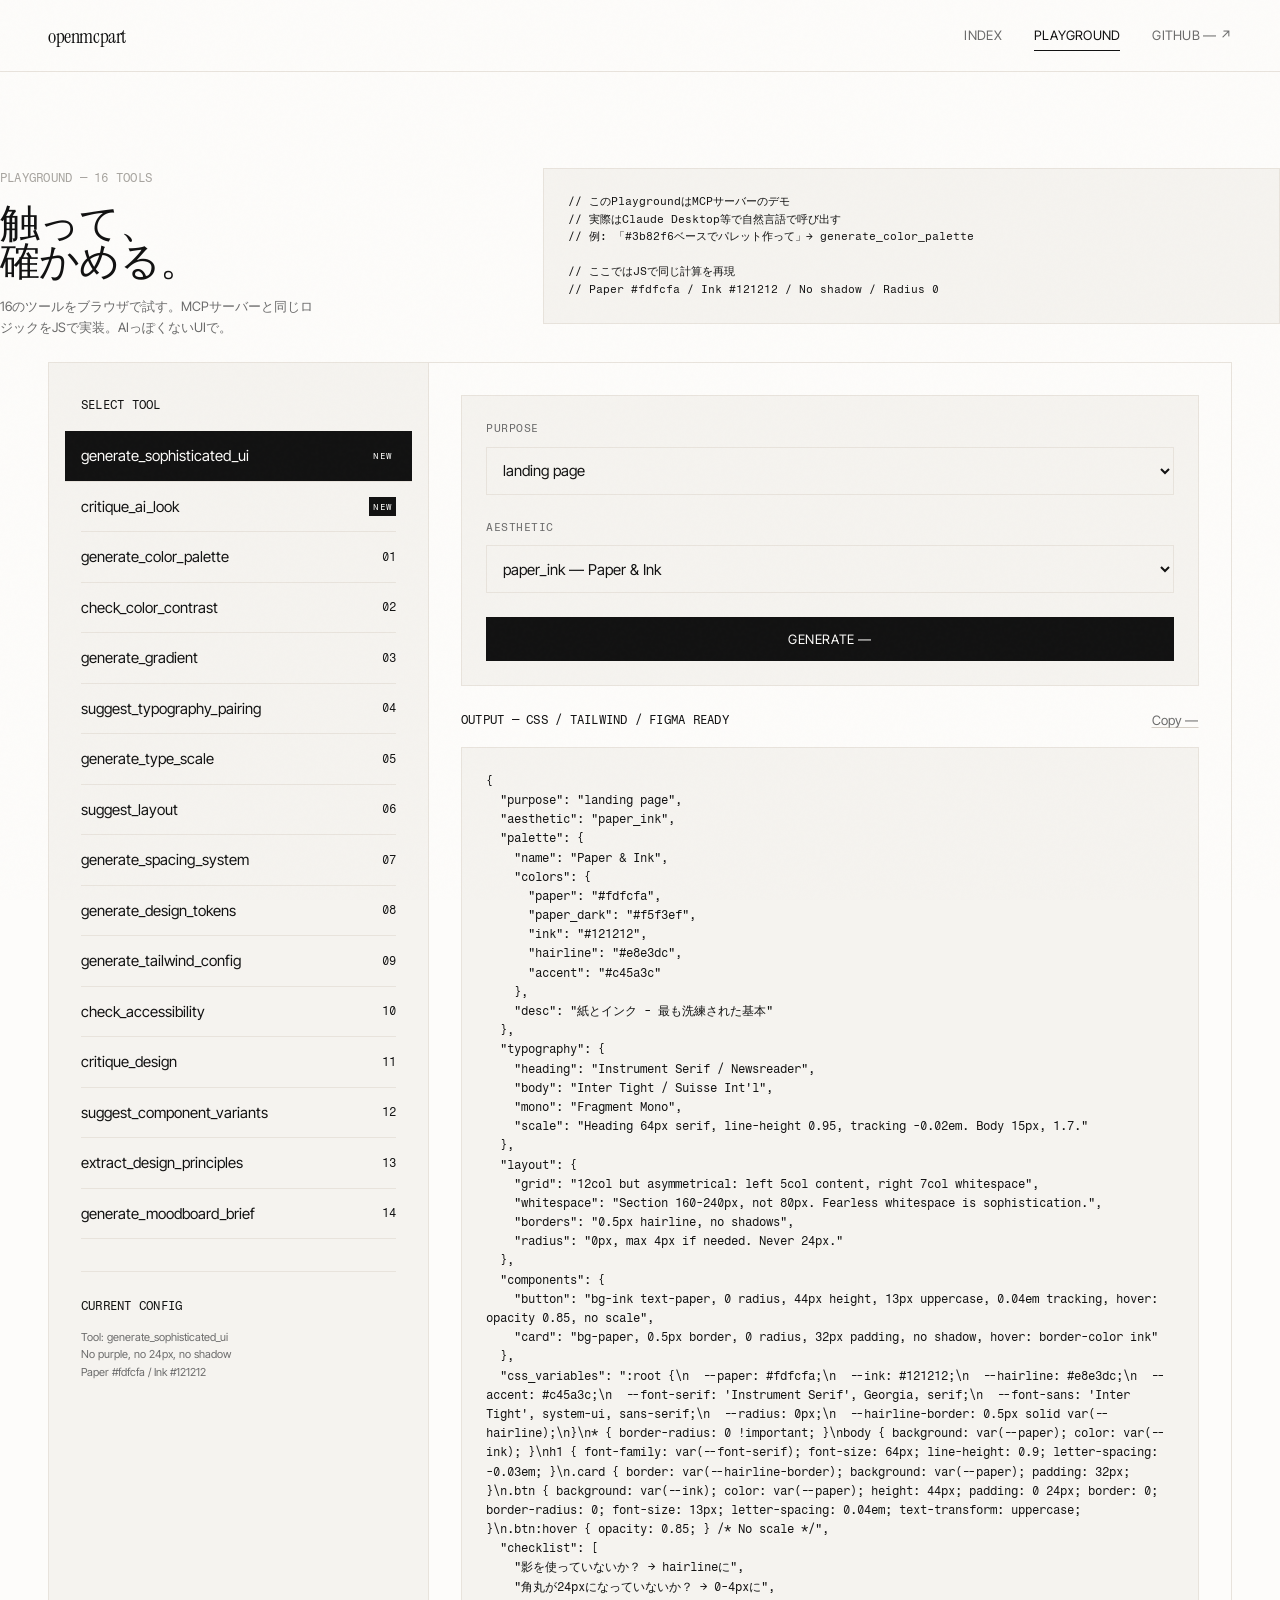
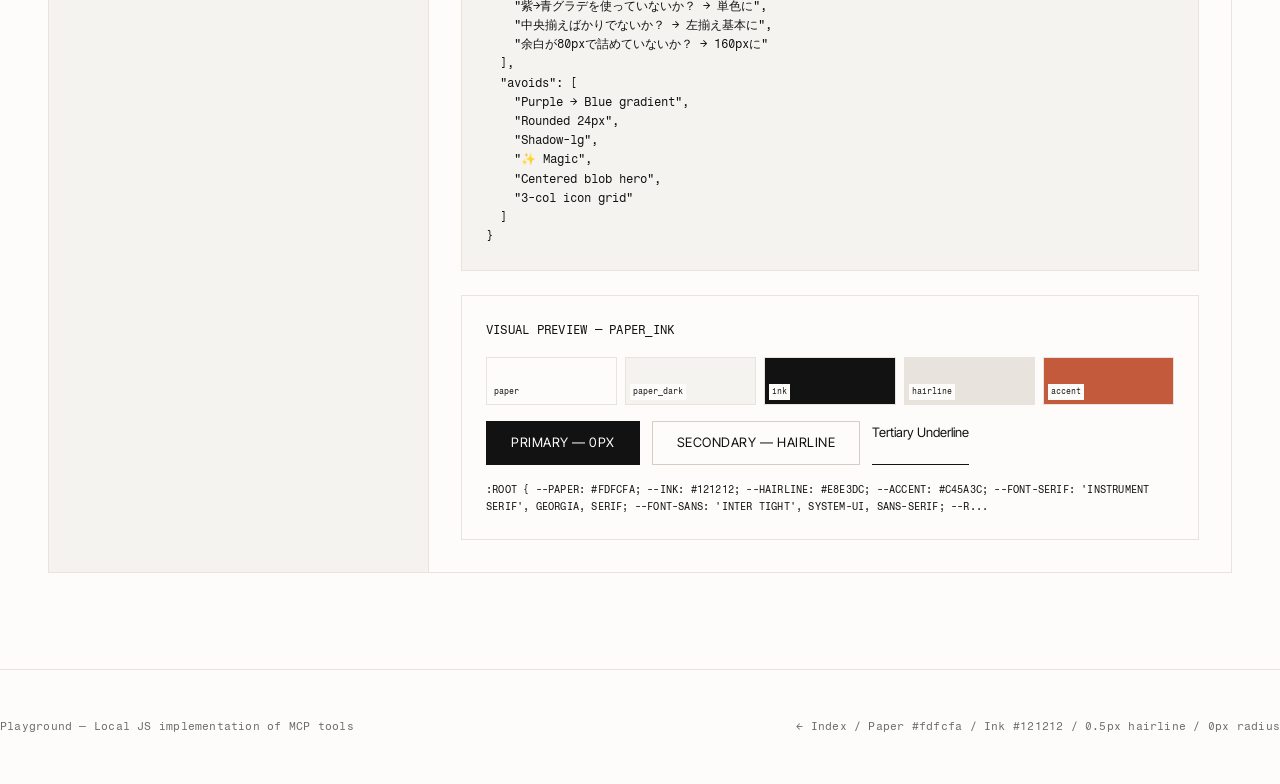
==== web/playground.html @ 60f1736a "feat: AIっぽくない洗練されたUI対応 - 新ツール2つ追加: generate_sophisticated_ui, critique_ai_look (計16 tools) - web/ に洗" ====
<!DOCTYPE html>
<html lang="ja">
<head>
  <meta charset="UTF-8">
  <meta name="viewport" content="width=device-width, initial-scale=1.0">
  <title>Playground — openmcpart</title>
  <link rel="stylesheet" href="./css/style.css">
  <style>
    /* Playground specific - still no radius, no shadow */
    .playground-grid {
      display: grid;
      grid-template-columns: 380px 1fr;
      gap: 0;
      border: 0.5px solid var(--hairline);
      min-height: 80vh;
    }
    @media (max-width: 1024px) {
      .playground-grid { grid-template-columns: 1fr; }
    }
    .playground-sidebar {
      border-right: 0.5px solid var(--hairline);
      background: var(--paper-dark);
      padding: 32px;
    }
    .playground-main {
      padding: 32px;
      background: var(--paper);
    }
    .tool-nav {
      list-style: none;
    }
    .tool-nav li {
      padding: 12px 0;
      border-bottom: 0.5px solid var(--hairline);
      cursor: pointer;
      display: flex;
      justify-content: space-between;
      align-items: center;
      transition: all 150ms;
    }
    .tool-nav li:hover {
      padding-left: 8px;
      background: var(--paper);
      margin: 0 -16px;
      padding: 12px 16px;
    }
    .tool-nav li.active {
      background: var(--ink);
      color: var(--paper);
      margin: 0 -16px;
      padding: 12px 16px;
    }
    .tool-nav li.active .mono {
      color: var(--paper);
    }
    .output {
      background: var(--paper-dark);
      border: 0.5px solid var(--hairline);
      padding: 24px;
      min-height: 400px;
      font-family: var(--font-mono);
      font-size: 12px;
      line-height: 1.6;
      white-space: pre-wrap;
      overflow-x: auto;
    }
  </style>
</head>
<body class="grain">
  <header class="header container">
    <a href="./index.html" class="logo">openmcpart</a>
    <nav class="nav">
      <a href="./index.html">Index</a>
      <a href="./playground.html" class="active">Playground</a>
      <a href="https://github.com/hrfrutrd-dev/openmcpart" target="_blank">GitHub — ↗</a>
    </nav>
  </header>

  <section class="section container" style="padding-bottom: 24px;">
    <div class="grid-12">
      <div class="col-5">
        <p class="mono" style="color: var(--ink-faint); margin-bottom: 16px;">Playground — 16 Tools</p>
        <h2 style="font-size: 40px;">触って、<br>確かめる。</h2>
        <p class="text-small" style="margin-top: 16px; max-width: 320px;">
          16のツールをブラウザで試す。MCPサーバーと同じロジックをJSで実装。AIっぽくないUIで。
        </p>
      </div>
      <div class="col-7">
        <div class="code" style="font-size: 11px;">// このPlaygroundはMCPサーバーのデモ
// 実際はClaude Desktop等で自然言語で呼び出す
// 例: 「#3b82f6ベースでパレット作って」→ generate_color_palette

// ここではJSで同じ計算を再現
// Paper #fdfcfa / Ink #121212 / No shadow / Radius 0</div>
      </div>
    </div>
  </section>

  <section class="container" style="padding-bottom: 96px;">
    <div class="playground-grid">
      <!-- Sidebar - Tool list -->
      <div class="playground-sidebar">
        <p class="mono" style="margin-bottom: 16px;">Select Tool</p>
        <ul class="tool-nav" id="toolNav">
          <li data-tool="sophisticated" class="active"><span>generate_sophisticated_ui</span> <span class="mono" style="font-size: 9px; background: var(--ink); color: var(--paper); padding: 2px 4px;">NEW</span></li>
          <li data-tool="critique_ai"><span>critique_ai_look</span> <span class="mono" style="font-size: 9px; background: var(--ink); color: var(--paper); padding: 2px 4px;">NEW</span></li>
          <li data-tool="palette"><span>generate_color_palette</span> <span class="mono">01</span></li>
          <li data-tool="contrast"><span>check_color_contrast</span> <span class="mono">02</span></li>
          <li data-tool="gradient"><span>generate_gradient</span> <span class="mono">03</span></li>
          <li data-tool="typography"><span>suggest_typography_pairing</span> <span class="mono">04</span></li>
          <li data-tool="type_scale"><span>generate_type_scale</span> <span class="mono">05</span></li>
          <li data-tool="layout"><span>suggest_layout</span> <span class="mono">06</span></li>
          <li data-tool="spacing"><span>generate_spacing_system</span> <span class="mono">07</span></li>
          <li data-tool="tokens"><span>generate_design_tokens</span> <span class="mono">08</span></li>
          <li data-tool="tailwind"><span>generate_tailwind_config</span> <span class="mono">09</span></li>
          <li data-tool="a11y"><span>check_accessibility</span> <span class="mono">10</span></li>
          <li data-tool="critique"><span>critique_design</span> <span class="mono">11</span></li>
          <li data-tool="components"><span>suggest_component_variants</span> <span class="mono">12</span></li>
          <li data-tool="branding"><span>extract_design_principles</span> <span class="mono">13</span></li>
          <li data-tool="moodboard"><span>generate_moodboard_brief</span> <span class="mono">14</span></li>
        </ul>

        <div style="margin-top: 32px; padding-top: 24px; border-top: 0.5px solid var(--hairline);">
          <p class="mono" style="margin-bottom: 12px;">Current Config</p>
          <div id="configDisplay" class="text-small" style="font-size: 11px; line-height: 1.6;">
            Aesthetic: paper_ink<br>
            Purpose: landing page<br>
            No purple, no 24px, no shadow
          </div>
        </div>
      </div>

      <!-- Main - Controls + Output -->
      <div class="playground-main">
        <!-- Controls -->
        <div id="controls" class="playground-controls" style="margin-bottom: 24px;">
          <!-- Dynamic controls will be injected here -->
        </div>

        <!-- Output -->
        <div style="display: flex; justify-content: space-between; align-items: center; margin-bottom: 16px;">
          <p class="mono">Output — CSS / Tailwind / Figma ready</p>
          <button class="btn btn-tertiary" onclick="copyOutput()">Copy —</button>
        </div>
        <div id="output" class="output">Select a tool from the left.

This playground demonstrates the sophisticated, non-AI UI.
Paper #fdfcfa, Ink #121212, Hairline 0.5px, Radius 0px, Whitespace 160px.

No purple gradients. No 24px radius. No shadows. No ✨.

Try generate_sophisticated_ui — NEW tool for non-AI design.</div>

        <!-- Visual Preview -->
        <div id="visualPreview" style="margin-top: 24px; border: 0.5px solid var(--hairline); padding: 24px; background: var(--paper);">
          <p class="mono" style="margin-bottom: 16px;">Visual Preview — Non-AI UI</p>
          <div style="display: flex; gap: 12px; flex-wrap: wrap;">
            <button class="btn btn-primary">Primary — 0px / Hairline</button>
            <button class="btn btn-secondary">Secondary</button>
            <span style="display: inline-flex; align-items: center; font-size: 13px; border-bottom: 0.5px solid var(--ink); padding-bottom: 2px; cursor: pointer;">Tertiary — Underline</span>
          </div>
          <div style="margin-top: 24px; display: grid; grid-template-columns: 1fr 1fr; gap: 16px;">
            <div class="card">
              <p class="mono" style="margin-bottom: 8px;">Card — No Shadow</p>
              <p style="font-family: var(--font-serif); font-size: 20px;">紙とインク</p>
              <p class="text-small" style="margin-top: 8px;">0.5px border, 0 radius, no shadow. Hover: border-color ink.</p>
            </div>
            <div style="background: var(--ink); color: var(--paper); padding: 24px; border: 0.5px solid var(--ink);">
              <p class="mono" style="margin-bottom: 8px; color: var(--paper);">Card — Inverted</p>
              <p style="font-family: var(--font-serif); font-size: 20px; color: var(--paper);">0.5pxの線</p>
              <p style="font-size: 13px; margin-top: 8px; color: #a8a5a0;">背景はink、文字はpaper。最もコントラストが高く洗練。</p>
            </div>
          </div>
        </div>
      </div>
    </div>
  </section>

  <footer class="footer container">
    <div style="display: flex; justify-content: space-between;">
      <span>Playground — Local JS implementation of MCP tools</span>
      <span><a href="./index.html">← Index</a> / Paper #fdfcfa / Ink #121212 / 0.5px hairline / 0px radius</span>
    </div>
  </footer>

  <script src="./js/main.js"></script>
</body>
</html>
---- web/css/style.css ----
/* 
  openmcpart — Sophisticated, Non-AI UI
  Principles:
  - Paper & Ink, not purple gradients
  - 0px radius, hairline borders, no shadows
  - Serif headings, huge whitespace, left-aligned, asymmetrical
  - No sparkles, no bounce, no 3-col icon grid
*/

@import url('https://fonts.googleapis.com/css2?family=Instrument+Serif:ital@0;1&family=Inter+Tight:wght@400;500&family=Fragment+Mono&display=swap');

:root {
  --paper: #fdfcfa;
  --paper-dark: #f5f3ef;
  --paper-darker: #ebe8e2;
  --ink: #121212;
  --ink-light: #6b6b6b;
  --ink-faint: #a8a5a0;
  --hairline: #e8e3dc;
  --hairline-strong: #d4cec5;
  --accent: #c45a3c;
  --accent-dark: #a34a32;
  --moss: #5a6b5d;
  --clay: #c4a484;
  
  --font-serif: 'Instrument Serif', Georgia, serif;
  --font-sans: 'Inter Tight', system-ui, -apple-system, sans-serif;
  --font-mono: 'Fragment Mono', 'IBM Plex Mono', monospace;
  
  --text-xs: 12px;
  --text-sm: 13px;
  --text-base: 15px;
  --text-lg: 18px;
  --text-xl: 24px;
  --text-2xl: 32px;
  --text-3xl: 48px;
  --text-4xl: 64px;
  --text-5xl: 88px;
  
  --space-1: 4px;
  --space-2: 8px;
  --space-3: 12px;
  --space-4: 16px;
  --space-6: 24px;
  --space-8: 32px;
  --space-12: 48px;
  --space-16: 64px;
  --space-24: 96px;
  --space-32: 128px;
  --space-40: 160px;
  --space-48: 192px;
}

* { margin: 0; padding: 0; box-sizing: border-box; }
* { border-radius: 0 !important; } /* Enforce sharp */

html {
  font-size: 16px;
  -webkit-font-smoothing: antialiased;
  -moz-osx-font-smoothing: grayscale;
  text-rendering: optimizeLegibility;
}

body {
  background: var(--paper);
  color: var(--ink);
  font-family: var(--font-sans);
  font-size: var(--text-base);
  line-height: 1.7;
  letter-spacing: 0;
}

/* Typography - Sophisticated, not AI */
h1, h2, h3, .serif {
  font-family: var(--font-serif);
  font-weight: 400;
  letter-spacing: -0.02em;
  line-height: 0.95;
}

h1 {
  font-size: var(--text-5xl);
  line-height: 0.9;
  letter-spacing: -0.03em;
}

h2 {
  font-size: var(--text-3xl);
  line-height: 0.95;
}

h3 {
  font-size: var(--text-xl);
  line-height: 1.1;
}

.mono {
  font-family: var(--font-mono);
  font-size: var(--text-xs);
  letter-spacing: 0.02em;
  text-transform: uppercase;
}

.text-small {
  font-size: var(--text-sm);
  line-height: 1.6;
  color: var(--ink-light);
}

/* Layout - Asymmetrical, huge whitespace */
.container {
  max-width: 1280px;
  margin: 0 auto;
  padding: 0 32px;
}

@media (min-width: 1024px) {
  .container { padding: 0 48px; }
}

.grid-12 {
  display: grid;
  grid-template-columns: repeat(12, 1fr);
  gap: 24px;
}

.col-5 { grid-column: span 5; }
.col-6 { grid-column: span 6; }
.col-7 { grid-column: span 7; }
.col-8 { grid-column: span 8; }
.col-12 { grid-column: span 12; }

@media (max-width: 768px) {
  .col-5, .col-6, .col-7, .col-8 { grid-column: span 12; }
  h1 { font-size: 48px; }
  h2 { font-size: 32px; }
}

/* Hairline - not shadow */
.hairline-top { border-top: 0.5px solid var(--hairline); }
.hairline-bottom { border-bottom: 0.5px solid var(--hairline); }
.hairline { border: 0.5px solid var(--hairline); }
.hairline-strong { border-color: var(--hairline-strong); }

/* Buttons - Sharp, no shadow, no scale */
.btn {
  display: inline-flex;
  align-items: center;
  justify-content: center;
  height: 44px;
  padding: 0 24px;
  font-family: var(--font-sans);
  font-size: 13px;
  letter-spacing: 0.04em;
  text-transform: uppercase;
  border: 0.5px solid transparent;
  background: transparent;
  color: var(--ink);
  cursor: pointer;
  transition: all 150ms ease-out;
  text-decoration: none;
  line-height: 1;
}

.btn-primary {
  background: var(--ink);
  color: var(--paper);
  border-color: var(--ink);
}

.btn-primary:hover {
  opacity: 0.85;
  /* No scale, no shadow */
}

.btn-secondary {
  background: transparent;
  color: var(--ink);
  border-color: var(--hairline-strong);
}

.btn-secondary:hover {
  border-color: var(--ink);
  background: var(--paper-dark);
}

.btn-tertiary {
  background: transparent;
  color: var(--ink-light);
  padding: 0;
  height: auto;
  text-transform: none;
  letter-spacing: 0;
  font-size: var(--text-sm);
  border-bottom: 0.5px solid var(--hairline-strong);
}

.btn-tertiary:hover {
  color: var(--ink);
  border-bottom-color: var(--ink);
}

/* Cards - No shadow, hairline only */
.card {
  background: var(--paper);
  border: 0.5px solid var(--hairline);
  padding: 32px;
  transition: border-color 150ms ease-out;
}

.card:hover {
  border-color: var(--ink);
}

.card-dark {
  background: var(--ink);
  color: var(--paper);
  border-color: var(--ink);
}

/* Inputs - Bottom border only, sharp */
.input {
  width: 100%;
  height: 48px;
  background: transparent;
  border: 0;
  border-bottom: 0.5px solid var(--hairline-strong);
  padding: 0;
  font-family: var(--font-sans);
  font-size: var(--text-base);
  color: var(--ink);
  outline: none;
  transition: border-color 150ms ease-out;
}

.input:focus {
  border-bottom-color: var(--ink);
}

.input::placeholder {
  color: var(--ink-faint);
}

/* Sections - Huge whitespace */
.section {
  padding: 96px 0;
}

.section-huge {
  padding: 160px 0;
}

@media (max-width: 768px) {
  .section { padding: 64px 0; }
  .section-huge { padding: 96px 0; }
}

/* Header - Minimal, hairline */
.header {
  height: 72px;
  border-bottom: 0.5px solid var(--hairline);
  display: flex;
  align-items: center;
  justify-content: space-between;
  position: sticky;
  top: 0;
  background: var(--paper);
  z-index: 10;
}

.logo {
  font-family: var(--font-serif);
  font-size: 20px;
  letter-spacing: -0.02em;
  text-decoration: none;
  color: var(--ink);
}

.nav {
  display: flex;
  gap: 32px;
  align-items: center;
}

.nav a {
  font-size: 13px;
  letter-spacing: 0.02em;
  text-transform: uppercase;
  color: var(--ink-light);
  text-decoration: none;
  transition: color 150ms;
  position: relative;
}

.nav a:hover {
  color: var(--ink);
}

.nav a.active {
  color: var(--ink);
}

.nav a.active::after {
  content: '';
  position: absolute;
  bottom: -4px;
  left: 0;
  width: 100%;
  height: 0.5px;
  background: var(--ink);
}

/* Hero - Asymmetrical, not centered */
.hero {
  padding: 120px 0 80px;
}

.hero h1 {
  max-width: 720px;
}

.hero .sub {
  margin-top: 24px;
  max-width: 480px;
  font-size: var(--text-lg);
  line-height: 1.5;
  color: var(--ink-light);
}

.hero .meta {
  margin-top: 48px;
  display: flex;
  gap: 48px;
}

.hero .cta {
  margin-top: 48px;
  display: flex;
  gap: 16px;
  align-items: center;
}

/* Manifesto */
.manifesto {
  padding: 120px 0;
  border-top: 0.5px solid var(--hairline);
  border-bottom: 0.5px solid var(--hairline);
}

.manifesto blockquote {
  font-family: var(--font-serif);
  font-size: 32px;
  line-height: 1.2;
  letter-spacing: -0.02em;
  max-width: 720px;
}

/* Tool list - Not 3-col icon grid, but 1-col with detail */
.tool-list {
  display: flex;
  flex-direction: column;
}

.tool-item {
  display: grid;
  grid-template-columns: 5fr 7fr;
  gap: 32px;
  padding: 32px 0;
  border-bottom: 0.5px solid var(--hairline);
  transition: background 150ms;
}

.tool-item:hover {
  background: var(--paper-dark);
  margin: 0 -32px;
  padding: 32px 32px;
}

.tool-item .tool-name {
  font-family: var(--font-mono);
  font-size: 12px;
  text-transform: uppercase;
  letter-spacing: 0.05em;
  color: var(--ink-faint);
  margin-bottom: 8px;
}

.tool-item h3 {
  margin-bottom: 8px;
}

@media (max-width: 768px) {
  .tool-item { grid-template-columns: 1fr; }
}

/* Palette display */
.palette {
  display: flex;
  gap: 0;
  height: 48px;
  border: 0.5px solid var(--hairline);
}

.palette div {
  flex: 1;
  height: 100%;
}

/* Code - Mono, paper-dark bg, no rounded */
.code {
  background: var(--paper-dark);
  border: 0.5px solid var(--hairline);
  padding: 24px;
  font-family: var(--font-mono);
  font-size: 12px;
  line-height: 1.6;
  overflow-x: auto;
  white-space: pre;
}

/* Footer - Small, mono, minimal */
.footer {
  border-top: 0.5px solid var(--hairline);
  padding: 48px 0;
  font-family: var(--font-mono);
  font-size: 11px;
  letter-spacing: 0.02em;
  color: var(--ink-light);
}

.footer a {
  color: var(--ink-light);
  text-decoration: none;
  border-bottom: 0.5px solid transparent;
}

.footer a:hover {
  color: var(--ink);
  border-bottom-color: var(--ink);
}

/* Playground */
.playground-controls {
  background: var(--paper-dark);
  border: 0.5px solid var(--hairline);
  padding: 24px;
  display: flex;
  flex-direction: column;
  gap: 24px;
}

.control-group label {
  display: block;
  font-family: var(--font-mono);
  font-size: 11px;
  text-transform: uppercase;
  letter-spacing: 0.05em;
  margin-bottom: 8px;
  color: var(--ink-light);
}

/* Avoid AI tropes checklist */
.checklist {
  list-style: none;
}

.checklist li {
  padding: 12px 0;
  border-bottom: 0.5px solid var(--hairline);
  display: flex;
  gap: 12px;
  font-size: 13px;
}

.checklist li::before {
  content: '—';
  color: var(--ink-faint);
}

/* Grain texture (subtle) */
.grain::after {
  content: '';
  position: fixed;
  top: 0;
  left: 0;
  width: 100%;
  height: 100%;
  pointer-events: none;
  opacity: 0.015;
  z-index: 100;
  background-image: url("data:image/svg+xml,%3Csvg viewBox='0 0 256 256' xmlns='http://www.w3.org/2000/svg'%3E%3Cfilter id='noise'%3E%3CfeTurbulence type='fractalNoise' baseFrequency='0.9' numOctaves='4' stitchTiles='stitch'/%3E%3C/filter%3E%3Crect width='100%25' height='100%25' filter='url(%23noise)'/%3E%3C/svg%3E");
}

/* Selection */
::selection {
  background: var(--ink);
  color: var(--paper);
}
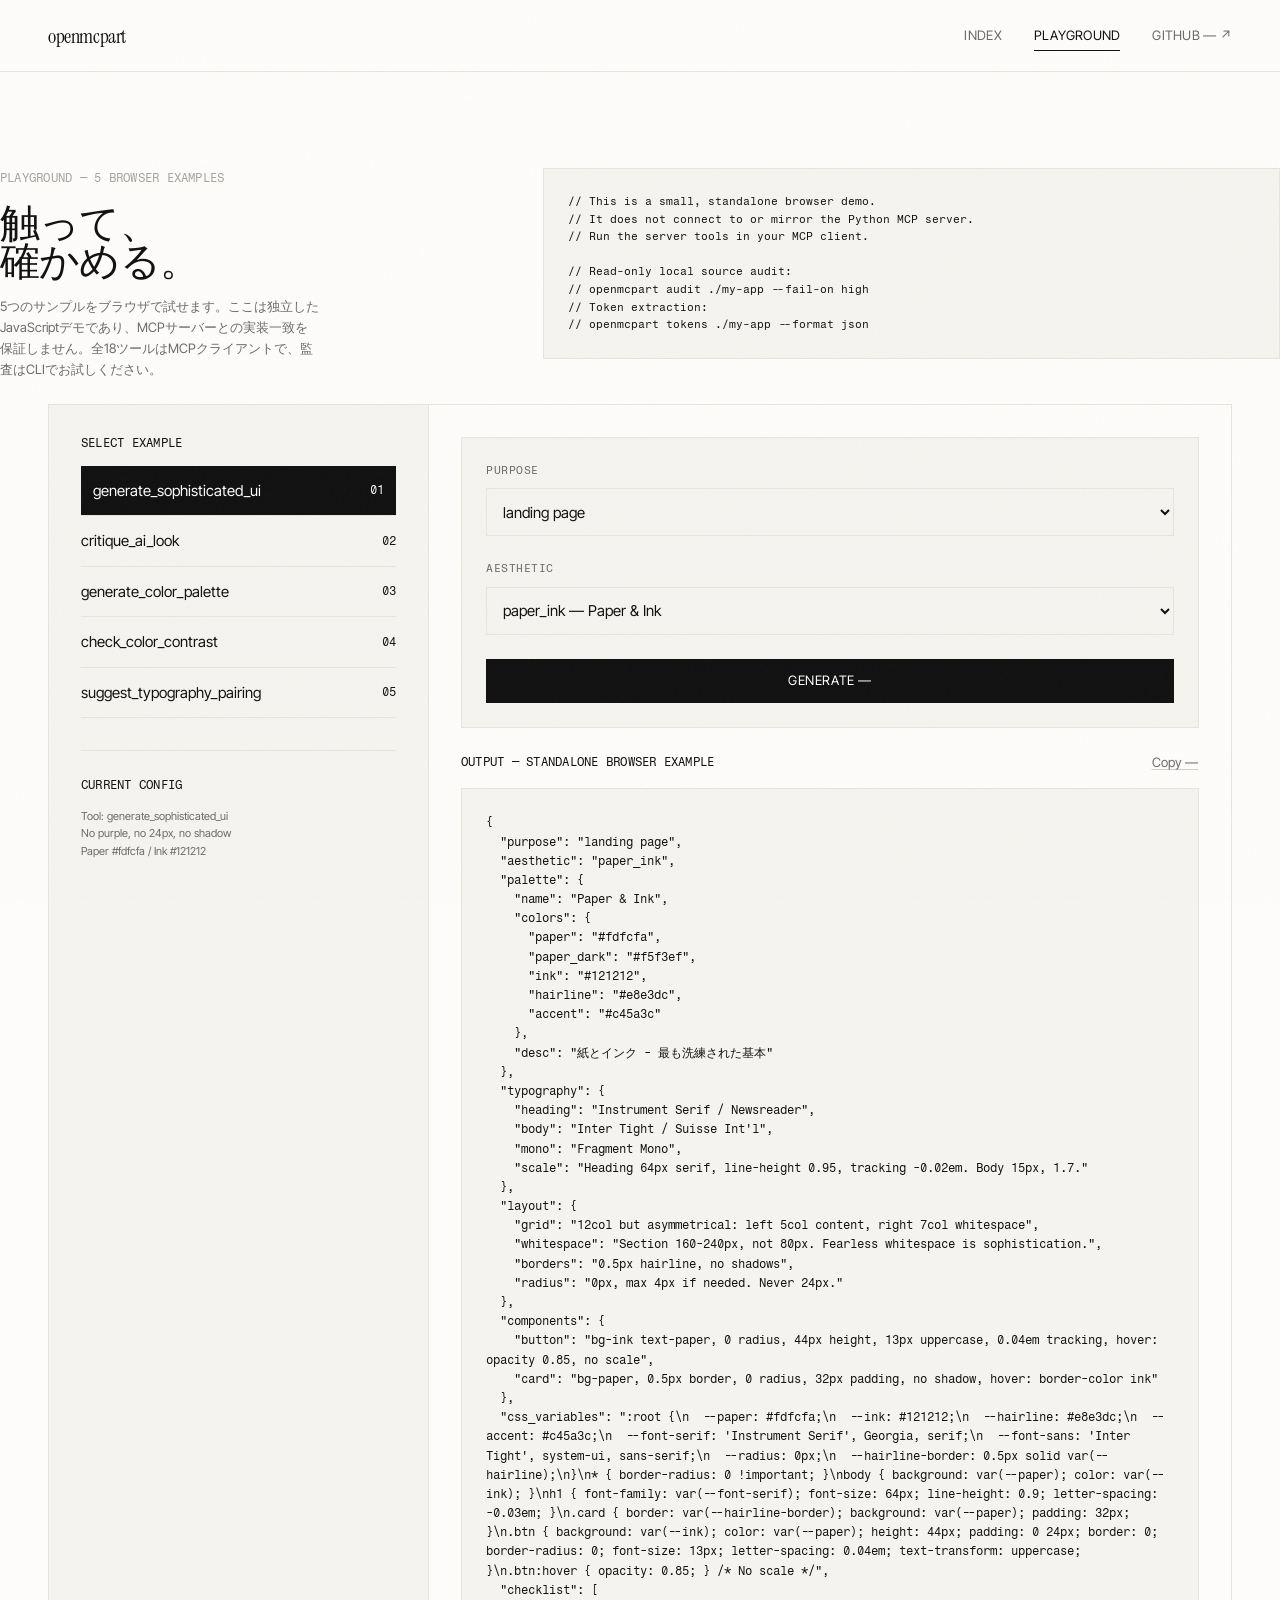
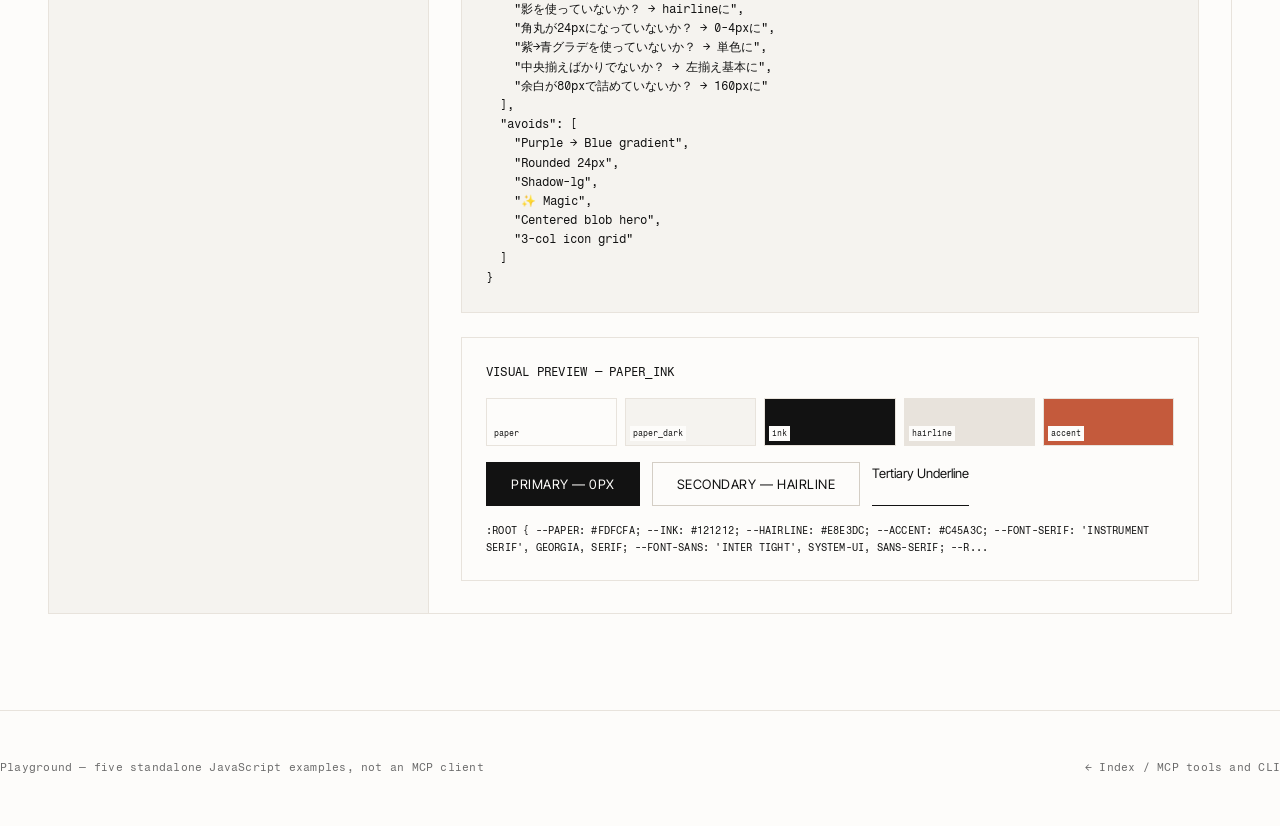
==== commit 9f1ec0a5: "Expand design tools, local audits, and quality checks Co-authored-by: arena-agent <297053741+arena-a" ====
--- a/web/playground.html
+++ b/web/playground.html
@@ -30,27 +30,34 @@
       list-style: none;
     }
     .tool-nav li {
+      border-bottom: 0.5px solid var(--hairline);
+    }
+    .tool-select {
+      width: 100%;
       padding: 12px 0;
-      border-bottom: 0.5px solid var(--hairline);
-      cursor: pointer;
+      border: 0;
+      background: transparent;
+      color: var(--ink);
       display: flex;
       justify-content: space-between;
       align-items: center;
-      transition: all 150ms;
+      text-align: left;
+      font: inherit;
+      cursor: pointer;
+      transition: background-color 150ms ease-out, padding 150ms ease-out;
     }
-    .tool-nav li:hover {
+    .tool-select:hover {
+      padding-right: 8px;
       padding-left: 8px;
       background: var(--paper);
-      margin: 0 -16px;
-      padding: 12px 16px;
     }
-    .tool-nav li.active {
+    .tool-select.active {
+      padding-right: 12px;
+      padding-left: 12px;
       background: var(--ink);
       color: var(--paper);
-      margin: 0 -16px;
-      padding: 12px 16px;
     }
-    .tool-nav li.active .mono {
+    .tool-select.active .mono {
       color: var(--paper);
     }
     .output {
@@ -69,29 +76,33 @@
 <body class="grain">
   <header class="header container">
     <a href="./index.html" class="logo">openmcpart</a>
-    <nav class="nav">
+    <nav class="nav" aria-label="Primary">
       <a href="./index.html">Index</a>
-      <a href="./playground.html" class="active">Playground</a>
-      <a href="https://github.com/hrfrutrd-dev/openmcpart" target="_blank">GitHub — ↗</a>
+      <a href="./playground.html" class="active" aria-current="page">Playground</a>
+      <a href="https://github.com/hrfrutrd-dev/openmcpart" target="_blank" rel="noopener noreferrer">GitHub — ↗</a>
     </nav>
   </header>
+  <a class="skip-link" href="#main-content">本文へスキップ</a>
+  <main id="main-content">
 
   <section class="section container" style="padding-bottom: 24px;">
     <div class="grid-12">
       <div class="col-5">
-        <p class="mono" style="color: var(--ink-faint); margin-bottom: 16px;">Playground — 16 Tools</p>
+        <p class="mono" style="color: var(--ink-faint); margin-bottom: 16px;">Playground — 5 browser examples</p>
         <h2 style="font-size: 40px;">触って、<br>確かめる。</h2>
         <p class="text-small" style="margin-top: 16px; max-width: 320px;">
-          16のツールをブラウザで試す。MCPサーバーと同じロジックをJSで実装。AIっぽくないUIで。
+          5つのサンプルをブラウザで試せます。ここは独立したJavaScriptデモであり、MCPサーバーとの実装一致を保証しません。全18ツールはMCPクライアントで、監査はCLIでお試しください。
         </p>
       </div>
       <div class="col-7">
-        <div class="code" style="font-size: 11px;">// このPlaygroundはMCPサーバーのデモ
-// 実際はClaude Desktop等で自然言語で呼び出す
-// 例: 「#3b82f6ベースでパレット作って」→ generate_color_palette
+        <div class="code" style="font-size: 11px;">// This is a small, standalone browser demo.
+// It does not connect to or mirror the Python MCP server.
+// Run the server tools in your MCP client.
 
-// ここではJSで同じ計算を再現
-// Paper #fdfcfa / Ink #121212 / No shadow / Radius 0</div>
+// Read-only local source audit:
+// openmcpart audit ./my-app --fail-on high
+// Token extraction:
+// openmcpart tokens ./my-app --format json</div>
       </div>
     </div>
   </section>
@@ -99,36 +110,25 @@
   <section class="container" style="padding-bottom: 96px;">
     <div class="playground-grid">
       <!-- Sidebar - Tool list -->
-      <div class="playground-sidebar">
-        <p class="mono" style="margin-bottom: 16px;">Select Tool</p>
+      <aside class="playground-sidebar" aria-label="Browser examples">
+        <h3 class="mono" style="margin-bottom: 16px;">Select Example</h3>
         <ul class="tool-nav" id="toolNav">
-          <li data-tool="sophisticated" class="active"><span>generate_sophisticated_ui</span> <span class="mono" style="font-size: 9px; background: var(--ink); color: var(--paper); padding: 2px 4px;">NEW</span></li>
-          <li data-tool="critique_ai"><span>critique_ai_look</span> <span class="mono" style="font-size: 9px; background: var(--ink); color: var(--paper); padding: 2px 4px;">NEW</span></li>
-          <li data-tool="palette"><span>generate_color_palette</span> <span class="mono">01</span></li>
-          <li data-tool="contrast"><span>check_color_contrast</span> <span class="mono">02</span></li>
-          <li data-tool="gradient"><span>generate_gradient</span> <span class="mono">03</span></li>
-          <li data-tool="typography"><span>suggest_typography_pairing</span> <span class="mono">04</span></li>
-          <li data-tool="type_scale"><span>generate_type_scale</span> <span class="mono">05</span></li>
-          <li data-tool="layout"><span>suggest_layout</span> <span class="mono">06</span></li>
-          <li data-tool="spacing"><span>generate_spacing_system</span> <span class="mono">07</span></li>
-          <li data-tool="tokens"><span>generate_design_tokens</span> <span class="mono">08</span></li>
-          <li data-tool="tailwind"><span>generate_tailwind_config</span> <span class="mono">09</span></li>
-          <li data-tool="a11y"><span>check_accessibility</span> <span class="mono">10</span></li>
-          <li data-tool="critique"><span>critique_design</span> <span class="mono">11</span></li>
-          <li data-tool="components"><span>suggest_component_variants</span> <span class="mono">12</span></li>
-          <li data-tool="branding"><span>extract_design_principles</span> <span class="mono">13</span></li>
-          <li data-tool="moodboard"><span>generate_moodboard_brief</span> <span class="mono">14</span></li>
+          <li><button type="button" data-tool="sophisticated" class="tool-select active"><span>generate_sophisticated_ui</span> <span class="mono">01</span></button></li>
+          <li><button type="button" data-tool="critique_ai" class="tool-select"><span>critique_ai_look</span> <span class="mono">02</span></button></li>
+          <li><button type="button" data-tool="palette" class="tool-select"><span>generate_color_palette</span> <span class="mono">03</span></button></li>
+          <li><button type="button" data-tool="contrast" class="tool-select"><span>check_color_contrast</span> <span class="mono">04</span></button></li>
+          <li><button type="button" data-tool="typography" class="tool-select"><span>suggest_typography_pairing</span> <span class="mono">05</span></button></li>
         </ul>
 
         <div style="margin-top: 32px; padding-top: 24px; border-top: 0.5px solid var(--hairline);">
           <p class="mono" style="margin-bottom: 12px;">Current Config</p>
           <div id="configDisplay" class="text-small" style="font-size: 11px; line-height: 1.6;">
-            Aesthetic: paper_ink<br>
-            Purpose: landing page<br>
-            No purple, no 24px, no shadow
+            Example: paper_ink<br>
+            Style is optional<br>
+            Check brand fit
           </div>
         </div>
-      </div>
+      </aside>
 
       <!-- Main - Controls + Output -->
       <div class="playground-main">
@@ -139,17 +139,18 @@
 
         <!-- Output -->
         <div style="display: flex; justify-content: space-between; align-items: center; margin-bottom: 16px;">
-          <p class="mono">Output — CSS / Tailwind / Figma ready</p>
-          <button class="btn btn-tertiary" onclick="copyOutput()">Copy —</button>
+          <p class="mono">Output — standalone browser example</p>
+          <button type="button" class="btn btn-tertiary" onclick="copyOutput()">Copy —</button>
         </div>
-        <div id="output" class="output">Select a tool from the left.
+        <div id="output" class="output" role="status" aria-live="polite" aria-atomic="true">Select a tool from the left.
 
-This playground demonstrates the sophisticated, non-AI UI.
-Paper #fdfcfa, Ink #121212, Hairline 0.5px, Radius 0px, Whitespace 160px.
+This browser page contains five illustrative JavaScript examples.
+The Python MCP server has 18 tools and is the source of truth for MCP behavior.
 
-No purple gradients. No 24px radius. No shadows. No ✨.
+Use an MCP client for server tools, or run:
+openmcpart audit ./my-app --fail-on high
 
-Try generate_sophisticated_ui — NEW tool for non-AI design.</div>
+Aesthetic choices are optional and should fit the brand.</div>
 
         <!-- Visual Preview -->
         <div id="visualPreview" style="margin-top: 24px; border: 0.5px solid var(--hairline); padding: 24px; background: var(--paper);">
@@ -175,11 +176,12 @@
       </div>
     </div>
   </section>
+  </main>
 
   <footer class="footer container">
     <div style="display: flex; justify-content: space-between;">
-      <span>Playground — Local JS implementation of MCP tools</span>
-      <span><a href="./index.html">← Index</a> / Paper #fdfcfa / Ink #121212 / 0.5px hairline / 0px radius</span>
+      <span>Playground — five standalone JavaScript examples, not an MCP client</span>
+      <span><a href="./index.html">← Index</a> / <a href="../README.md">MCP tools and CLI</a></span>
     </div>
   </footer>
 
--- a/web/css/style.css
+++ b/web/css/style.css
@@ -52,7 +52,24 @@
 }
 
 * { margin: 0; padding: 0; box-sizing: border-box; }
-* { border-radius: 0 !important; } /* Enforce sharp */
+* { border-radius: 0 !important; } /* This stylesheet demonstrates the Paper & Ink profile. */
+
+.skip-link {
+  position: absolute;
+  z-index: 1000;
+  top: -80px;
+  left: 16px;
+  padding: 12px 16px;
+  background: var(--ink);
+  color: var(--paper);
+}
+
+.skip-link:focus { top: 16px; }
+
+:focus-visible {
+  outline: 2px solid var(--ink);
+  outline-offset: 3px;
+}
 
 html {
   font-size: 16px;
@@ -235,6 +252,8 @@
 
 .input:focus {
   border-bottom-color: var(--ink);
+  outline: 2px solid var(--ink);
+  outline-offset: 2px;
 }
 
 .input::placeholder {
@@ -496,3 +515,14 @@
   background: var(--ink);
   color: var(--paper);
 }
+
+@media (prefers-reduced-motion: reduce) {
+  *,
+  *::before,
+  *::after {
+    scroll-behavior: auto !important;
+    animation-duration: 0.01ms !important;
+    animation-iteration-count: 1 !important;
+    transition-duration: 0.01ms !important;
+  }
+}
